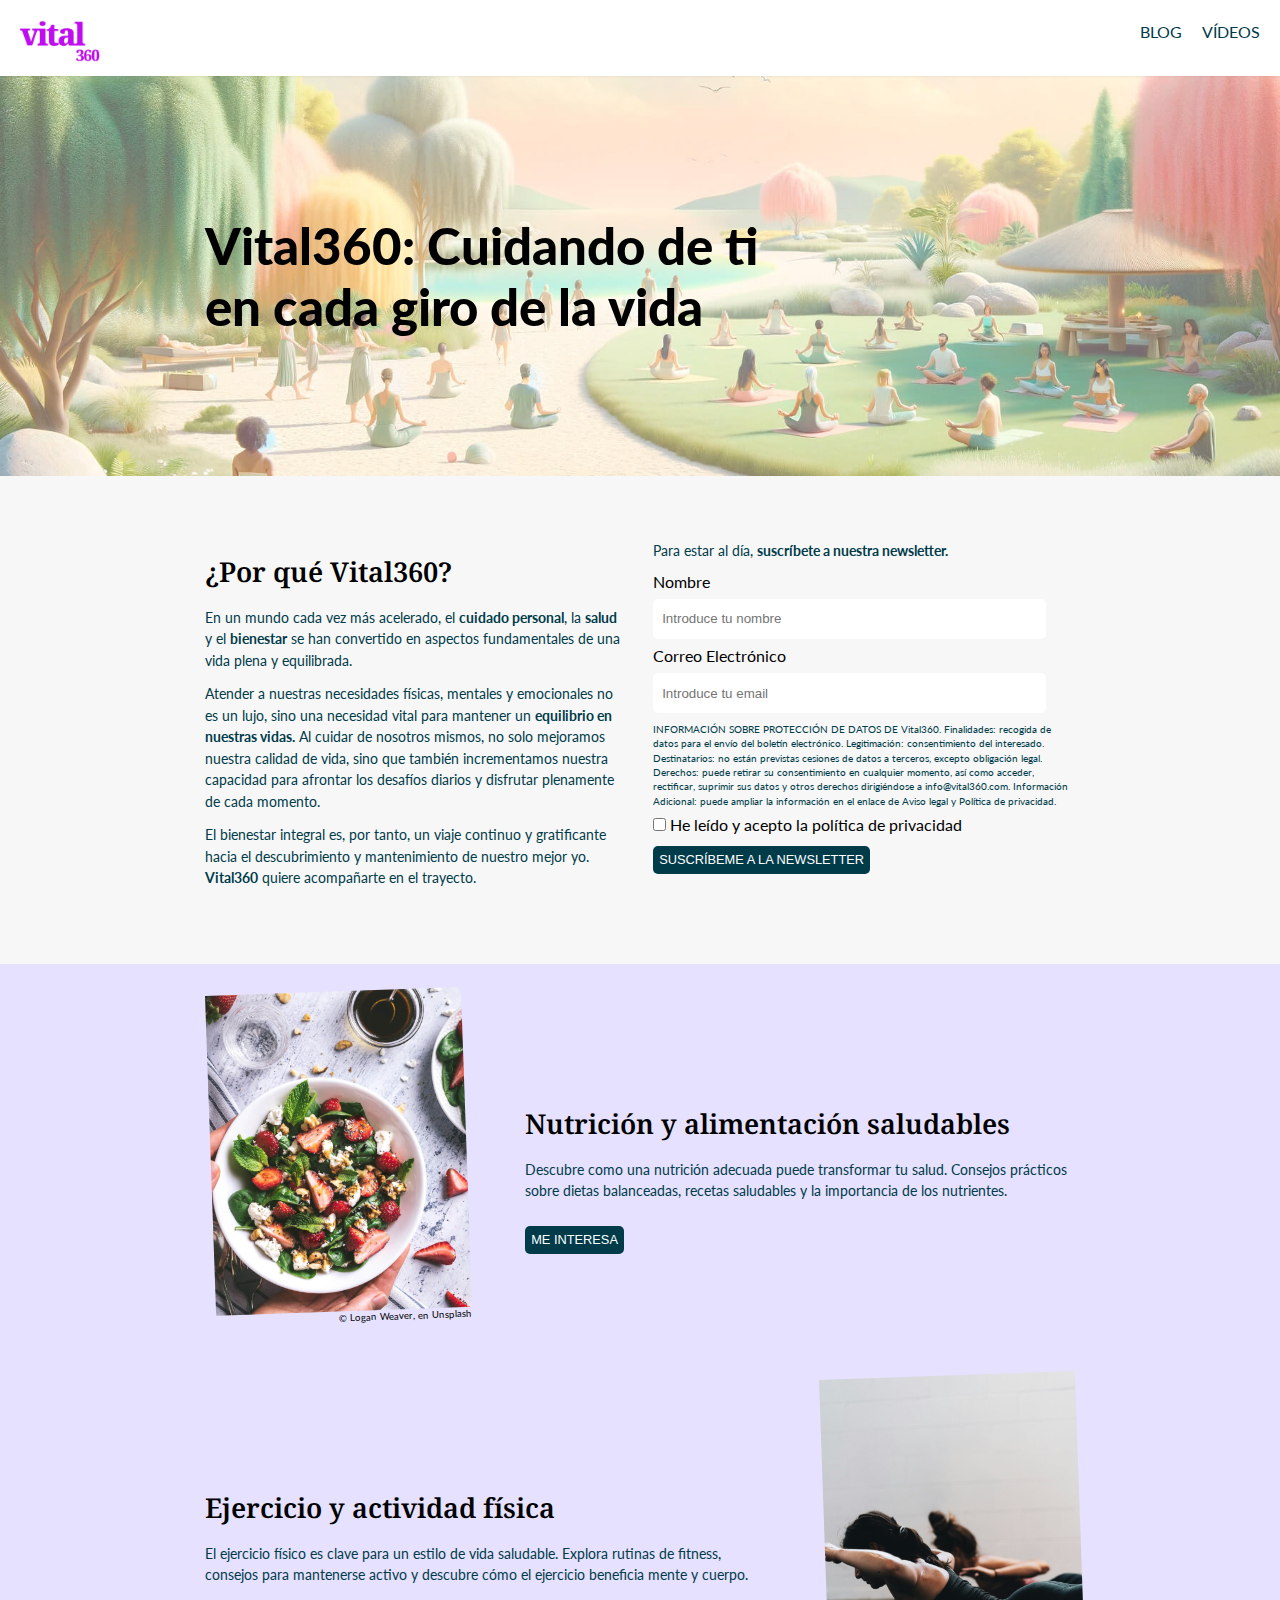
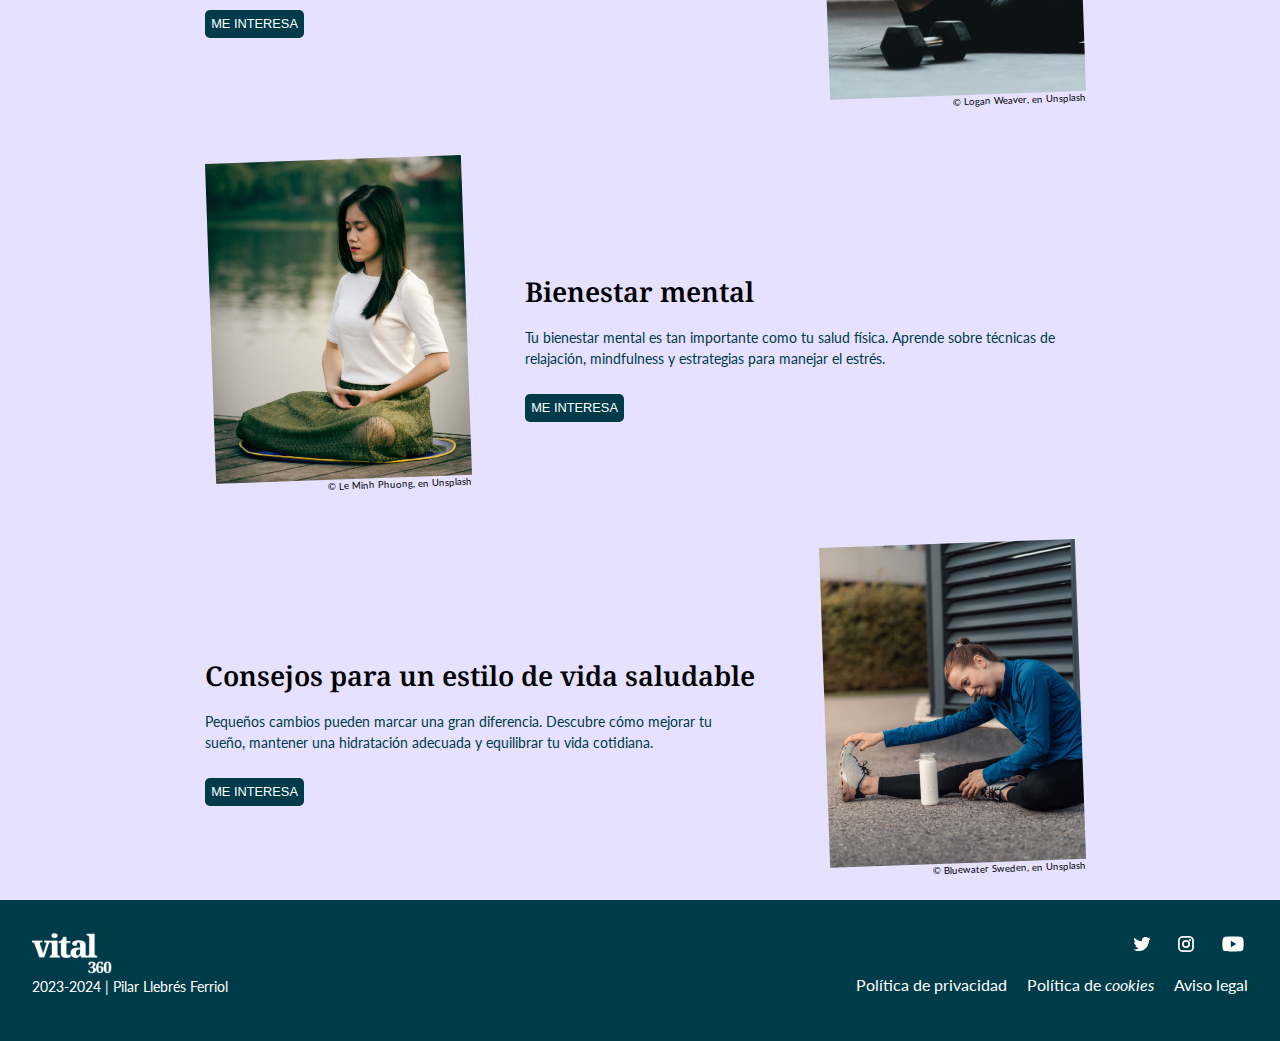
==== index.html @ d828df09 "Add files via upload" ====
<!DOCTYPE html>
<html lang="es">
<head>
    <meta charset="UTF-8">
    <meta name="viewport" content="width=device-width,initial-scale=1">
    <meta name="description" content="Sitio web que publica conciertos.">
    <link rel="icon" href="../img/favicon-32x32.png" type="image/x-icon">
    <title>Vital360:Cuidado personal, salud y bienestar</title>
    <link rel="preconnect" href="https://fonts.googleapis.com">
    <link rel="preconnect" href="https://fonts.gstatic.com" crossorigin>
    <link href="https://fonts.googleapis.com/css2?family=Lato:wght@400;700;900&family=Noto+Serif:wght@600&display=swap" rel="stylesheet">
    <link rel="stylesheet" type="text/css" href="css/style.css">
    
</head>
<body>
    <header class="header">
        <div class="logo">
            <a href="index.html">
              <img src="assets/logoVital360.svg" alt="Logo de la empresa" class="logo-img">
            </a>
          </div>
        <nav>
          <ul>
            <li><a href="blog.html">BLOG</a></li>
            <li><a href="videos.html">VÍDEOS</a></li>
          </ul>
        </nav>
      </header>

  <main>

<article>
   <div class="hero"> 
   <div class="hero-text"><h1>Vital360: Cuidando de ti en cada giro de la vida</h1></div>
   </div>
    <div class="row1">
    <div class="col1">
   <h2> ¿Por qué Vital360?</h2>
   <p>En un mundo cada vez más acelerado, el <strong>cuidado personal</strong>, la <strong>salud</strong> y el <strong>bienestar</strong> se han convertido en aspectos fundamentales de una vida plena y equilibrada.</p>
    <p> Atender a nuestras necesidades físicas, mentales y emocionales no es un lujo, sino una necesidad vital para mantener un <strong>equilibrio en nuestras vidas.</strong> Al cuidar de nosotros mismos, no solo mejoramos nuestra calidad de vida, sino que también incrementamos nuestra capacidad para afrontar los desafíos diarios y disfrutar plenamente de cada momento.</p>
<p>El bienestar integral es, por tanto, un viaje continuo y gratificante hacia el descubrimiento y mantenimiento de nuestro mejor yo. <strong>Vital360</strong> quiere acompañarte en el trayecto.</p></div>
       <div class="col2"> 
    
        <form class="newsletter-table">
                    <p>Para estar al día, <strong><i>suscríbete a nuestra newsletter.</i></strong></p>
                    <table>
                      <tbody>
                    <tr>
                        <td>Nombre<br><input type="text" id="nombre" name="nombre" placeholder="Introduce tu nombre"></td>
                      </tr>
                      <tr>
                        <td>Correo Electrónico<br><input type="email" id="email" name="email" placeholder="Introduce tu email"></td>
                      </tr>
                    </tbody>
                  </table>  
 <p class="pdatos">INFORMACIÓN SOBRE PROTECCIÓN DE DATOS DE Vital360. Finalidades: recogida de datos para el envío del boletín electrónico. Legitimación: consentimiento del interesado. Destinatarios: no están previstas cesiones de datos a terceros, excepto obligación legal. Derechos: puede retirar su consentimiento en cualquier momento, así como acceder, rectificar, suprimir sus datos y otros derechos dirigiéndose a info@vital360.com. Información Adicional: puede ampliar la información en el enlace de Aviso legal y Política de privacidad.</p>
 <label for="acepto">
    <input type="checkbox" id="acepto" name="acepto">
    He leído y acepto la política de privacidad
  </label>

  <input type="submit" value="SUSCRÍBEME A LA NEWSLETTER">
</form>

</div> </div>

<div class="container"> 
    <div class="row2">
      <figure class="imagen-rotada">
        <img src="./assets/home-bloc1.jpg" alt="ensalada de fresas">
        <figcaption>© Logan Weaver, en Unsplash</figcaption>
      </figure>

  <div class="texto">
    <h2>Nutrición y alimentación saludables</h2>
    <p>Descubre como una nutrición adecuada puede transformar tu salud. Consejos prácticos sobre dietas balanceadas, recetas saludables y la importancia de los nutrientes.</p>

    <button type="submit">ME INTERESA</button>
</div></div>
        
    <div class="row3">
        <div class="texto">
            <h2>Ejercicio y actividad física</h2>
            <p>El ejercicio físico es clave para un estilo de vida saludable. Explora rutinas de fitness, consejos para mantenerse activo y descubre cómo el ejercicio beneficia mente y cuerpo.</p>
            <button type="submit">ME INTERESA</button></div>
        <figure class="imagen-rotada">
          <img src="./assets/home-bloc2.jpg" alt="mujer practicando pilates"> <figcaption>© Logan Weaver, en Unsplash</figcaption>
        </figure>

      </div>

<div class="row4">
            
            <figure class="imagen-rotada">
              <img src="./assets/home-bloc3.jpg" alt="mujer practicando yoga"> <figcaption>© Le Minh Phuong, en Unsplash</figcaption>
            </figure>
          <div class="texto">
            <h2>Bienestar mental</h2>
            <p>Tu bienestar mental es tan importante como tu salud física. Aprende sobre técnicas de relajación, mindfulness y estrategias para manejar el estrés.</p>
            <button type="submit">ME INTERESA</button></div></div>

 
            <div class="row5">
                <div class="texto">
                    <h2>Consejos para un estilo de vida saludable</h2>
                    <p>Pequeños cambios pueden marcar una gran diferencia. Descubre cómo mejorar tu sueño, mantener una hidratación adecuada y equilibrar tu vida cotidiana.</p>
                    <button type="submit">ME INTERESA</button></div>
      

                <figure class="imagen-rotada">
                 <img src="./assets/home-bloc4.jpg" alt="mujer estirando"> <figcaption>© Bluewater Sweden, en Unsplash</figcaption>
                </figure>
            
              </div> </div>
    </article>

</main>
  
<footer>
  <div class="logo-footer"><img src="assets/logoVital360-n.svg" alt="Logo de la empresa"><p>2023-2024 | Pilar Llebrés Ferriol</p></div>
 <div>
  <ol class="rrss">
    <li><a href="#"><img src="assets/twitter.svg" alt="Política de privacidad"></a></li>
    <li><a href="#"><img src="assets/instagram.svg" alt="Política de cookies"></a></li>
    <li><a href="#"><img src="assets/youtube.svg" alt="Youtube"></a></li>
  </ol>


  <ul class="footer">
      <li><a href="#">Política de privacidad</a></li>
      <li><a href="#">Política de <em>cookies</em></a></li>
      <li><a href="#">Aviso legal</a></li>
  </ul>
</div>
</footer>
</body>
</html>
---- css/style.css ----
/* variables de color */
:root {
    --text-grey-color: rgb(158, 157, 171);
    --text-color: rgb(0, 59, 74);
    --footer-bg-color: rgb(0, 59, 74);
    --contrast-color: rgb(191, 12, 240);
    --light-contrast-color: rgb(229, 225, 254);
    --body-bg-color: rgb(247, 247, 247);
    --link-color: rgb(0, 59, 74);
    --hover-link-color: rgb(191, 12, 240);
    --footer-link: rgb(255, 255, 255);
    --footer-hover-link: rgb(229, 225, 254);
}

em {
  font-style: italic;
}

* { margin: 0; padding: 0; } 

/* http://meyerweb.com/eric/tools/css/reset/ 
   v2.0 | 20110126
   License: none (public domain)
*/


html, body, div, span, applet, object, iframe,
h1, h2, h3, h4, h5, h6, p, blockquote, pre,
a, abbr, acronym, address, big, cite, code,
del, dfn, img, ins, kbd, q, s, samp,
small, strike, strong, sub, sup, tt, var,
b, u, i, center,
dl, dt, dd, ol, ul, li,
fieldset, form, label, legend,
table, caption, tbody, tfoot, thead, tr, th, td,
article, aside, canvas, details, embed, 
figure, figcaption, footer, header, hgroup, 
menu, nav, output, ruby, section, summary,
time, mark, audio, video {
	border: 0;
	font-size: 100%;
	font: inherit;
	vertical-align: baseline;
}
/* HTML5 display-role reset for older browsers */
article, aside, details, figcaption, figure, 
footer, header, hgroup, menu, nav, section {
	display: block;
}
body {
    font-family: 'lato', sans-serif;
	line-height: 1;
}

h1 {
    font-family: 'Lato', sans-serif;
    /* Otros estilos para los encabezados */
}
h3 {
    font-family: 'Noto Serif', serif;
    font-size: 1.1em;
    margin-bottom: 0.3rem;
    margin-top: 0.3rem;
  }
ol, ul {
	list-style: none;
}
blockquote, q {
	quotes: none;
}
blockquote:before, blockquote:after,
q:before, q:after {
	content: '';
	content: none;
}
table {
	border-collapse: collapse;
	border-spacing: 0;
  width: 100%;
}
table.newsletter-table {
    width: 100%;
}
input#nombre, input#email {
    width: 24rem;
    border: var(--light-contrast-color) !important;
    border-radius: 5px 5px;
    border-width: 1px;
    height: 3em;
    box-shadow: none;
    padding-left: 0.7em;
    margin-bottom: 0.7em;
    margin-top: 0.7em;
    border-style: solid;
    color: var(--light-contrast-color);

}
input[type="submit"], button {
    width: auto;
    margin-top: 1em;
    padding: 0.5em;
    color: #fff;
    background-color: var(--text-color);
    border: none;
    border-radius: 5px;
    font-size: 0.8em;
}

input[type="submit"]:hover, button:hover {
    background-color: rgb(191, 12, 240); 
}
p.pdatos {
    font-size: 0.6em;
}
* { margin: 0; padding: 0; }

body {
    background-color: rgb(247, 247, 247);
  }
  p {
    color: rgb(0, 59, 74);
    line-height: 1.5em;
    padding-bottom: 0.8em;
    font-size: 0.9em;
}

/* Estilos para el encabezado */

  .header {
    display: grid;
    grid-template-columns: auto auto;
    align-items: center;
    box-shadow: 1px 0px 3px rgba(0, 0, 0, 0.1);
    background-color: #fff; 
    position: relative; /* Asegúrate de que la posición sea relativa o absoluta */
    padding-bottom: 0.8rem;
  
  }

  
  .logo .logo-img {
    width: 5rem;
    height: auto;
    padding-left: 20px;
    padding-top: 20px;
  }

  nav {
   padding-right: 20px;
  }
  

  ul {
    list-style: none;
    padding: 0;
    margin: 0;
    display: flex;
    justify-content: flex-end; /* Alinea los elementos de la lista a la derecha */
  }
  
  li {
    margin-left: 20px; /* Espacio entre elementos de la lista */
  }
  
  
  a {
    text-decoration: none;
    color: rgb(0,59,74); 
    /* Otros estilos para los enlaces */
  }

  strong, b {
    font-weight: bold !important;
  }

/* Estilos para hero*/
  .hero {
    background-image: url(../assets/hero-image-home.jpg);
    height: 25rem;
    background-position: center center;
    background-repeat: no-repeat;
    background-size: cover;
    display: flex;
    justify-content: left; /* Centrar horizontalmente */
    align-items: center; /* Centrar verticalmente */
    /* Otras propiedades de estilo para el hero */

}
.hero-text {
    padding-left: 16%;
    width: 37rem;
}
h1 {
    font-size: 3.2em;
    font-weight: 900;
    line-height: 1.2em;
}

h2 {
    font-family: 'noto serif', serif;
    font-size: 1.7em;
    font-weight: 600;
    line-height: 1.2em;
    padding-bottom: 1rem;
    margin: 1rem 0 0.1rem 1rem;
      margin-top: 1rem;
      margin-right: 0px;
      margin-bottom: 0.1rem;
      margin-left: 0rem;
  }

.row1 {
    height: auto;
    display: grid;
    grid-template-columns: repeat(2, 1fr);
    gap: 2vw; /* Espacio relativo al ancho de la ventana */
    padding: 4rem 16vw; /* Relleno vertical + horizontal relativo al ancho de la ventana */
}



.row2, .row4 {
  height: 20rem;
  display: flex;
  flex-direction: row; /* Por defecto, flex-direction es row en flexbox */
  gap: 5vw; /* En flexbox no hay gap, se puede manejar con márgenes o paddings */
  padding: 2rem 16vw;
}
.row3, .row5 {
  height: 20rem;
  display: flex;
  flex-direction: row; /* Por defecto, flex-direction es row en flexbox */
  gap: 5vw; /* En flexbox no hay gap, se puede manejar con márgenes o paddings */
  padding: 2rem 16vw;
}

.container  {
    background-color:  var(--light-contrast-color);
}


.texto {
    padding-top: 6rem;
}
 .imagen {
 width: 250px; /* Ancho del contenedor */
 height: 350px; /* Alto del contenedor */
 overflow: hidden; /* Para ocultar partes de la imagen si se sale del contenedor */
 position: relative; /* Permite posicionar la imagen dentro del contenedor */
 padding-left: 18%;
}

article {
    display: flex;
    flex-direction: column;
    background-color: var(--body-bg-color);

  }

  
  
.imagen-rotada{
    position: relative;
    width: auto /* Ajusta la imagen al ancho del contenedor */
    height: auto; /* Altura automática */
    transform-origin: top left; /* Establece el origen de la rotación en la esquina inferior derecha */
    transform: rotate(-2deg); /* Rota la imagen  */
  }
  .imagen-rotada img {
    width: 16rem; /* Ajusta la imagen al ancho del contenedor */
    height: auto; /* Altura automática */
  }
  figcaption {
    font-size: 0.6em;
    text-align: right;
}
figcaption a {
    color: rgb(255, 255, 255);
  }

  .second-caption:hover {
    background-color: rgb(191, 12, 240);
  }
  footer {
    color: #fff;
    background-color: rgb(0, 59, 74);
    padding: 2rem;
  }
  .logo-footer p {
    color: #fff;
}
  legend {
    padding-top: 1.2rem;
    font-size: 0.8em;
  }
  .footer a {
    color: #fff;
  }
  .footer a:hover {
    color: rgb(229, 225, 254);
  }
  footer {
    display: grid;
    grid-template-columns: 1fr 1fr;
  }

  .rrss {
    list-style: none;
    display: flex;
    justify-content: flex-end;
    padding-bottom: 19px;
  }

  .logo-footer img {
    width: 5rem;
  }
  
/* blog */ 

.breadcrumb a {
  text-decoration: none;
  color: rgb(0, 59, 74);
}
.breadcrumb a:hover {
  color: rgb(191, 12, 240);
}
.blog-article {
    margin-left: 1rem;
  }
.image-container {
    position: relative;
  

  }
  
  .first-caption {
    position: absolute;
    bottom: 10px;
    right: 0;
    width: auto;
    text-align: right !important;
    background-color: rgba(255, 255, 255, 0.7);
    color: var(--text-color);
    padding: 5px;
    margin-right: 0.5rem;
  }


  .second-caption {
    position: absolute;
    top: 10px;
    left: 15px;
    width: auto;
    text-align: center;
    background-color: rgba(0, 0, 0, 0.7);
    padding: 5px;
    color: #fff;
  }
  .box-content {
    margin: 0.5rem;
  }
.author {
    font-size: 0.7rem;
    color: gray;
  }
  .box img {
    width: 100%;
  }
  .box {
    background-color: #ffffff;
    margin-right: 1rem;
    margin-bottom: 1rem;
  }
 
  .box-content a:hover{
    color: var(--hover-link-color);
  }
  a:nth-child(4) {
    color: var(--hover-link-color);
  }

  a:nth-child(4):hover {
    color: var(--text-color);
  }


  .blog {
    display: grid;
    grid-template-columns: repeat(4, 1fr);
    grid-auto-rows: auto;
    gap: 1rem;
  }

  figure.image-container img {
    width: 100%;
}
  
 .box1 {
    grid-column-start: 1;
    grid-column-end: 3;
    grid-row-start: 1;
    grid-row-end: 1;
}
  
  .box2 {
    grid-column-start: 3;
    grid-column-end: 3;
    grid-row-start: 1;
    grid-row-end: 1;
   
  }

  .box3 {
    grid-column-start: 4;
    grid-column-end: 4;
    grid-row-start: 1;
    grid-row-end: 1;
  }
  
  
  .blog-2 {
    display: grid;
    grid-template-columns: 1fr 1fr 1fr 1fr;
    gap: 0.3rem;
  }
 
/** blog nav **/
  .blog-nav {
    padding: 10px;
  }

  .blog-nav li {
    margin-right: -14px;
    background-color: #fff;
    color: #333;
    padding: 9px 0px;
    border-radius: 5px;
    border: 1px solid gray;
  }
  
  .blog-nav ul {
    list-style: none;
    padding-bottom: 4rem;
    margin: 0;
    display: flex;
    justify-content: center;
  }
  
.blog-nav li {
  margin-right: -14px;
  background-color: #fff;
  color: #333;
  padding: 9px 0px;
  border-radius: 5px;
  border: 1px solid gray;
}
  
  .blog-nav a {
    text-decoration: none;
    color: #333;
    padding: 7px 9px;
    border-radius: 5px;

  }
  
  .blog-nav a:hover {
    background-color: var(--hover-link-color);
    padding: 7px 9px;
  border-radius: 5px;
  color: #fff;
  }


.videoteca{
  display: grid;
  grid-template-columns: 1fr 1fr 1fr;
  gap: 0.3rem;
}

iframe {
    width: 100%;
  }



  .breadcrumb {
    font-size: 14px;
    margin-bottom: 10px;
}

.breadcrumb a {
    text-decoration: none;
    color: #333;
}

.breadcrumb a:hover {
    text-decoration: underline;
    color: #555;
}

.breadcrumb span {
    color: #999;
}
.entrada {
    padding: 1rem 16vw;
}

.colum2 {
  display: grid;
  grid-template-columns: 3fr 1fr;
  gap: 3rem;
  padding: 0rem 16vw;
}

.copy {
  background-color: #fff;
  padding: 1rem;
}

.copy img {
  width: 100%;
  padding-bottom: 6rem;
  background-color: var(--light-contrast-color);
}

.copy .image-container figcaption.first-caption {
  background-color: transparent;

}

.image-container h2 {
 text-align:left;
 font-size: 2em;
}
.copy figcaption.caption {
  background-color: transparent;
  position: relative;
  text-align: left;
  left: 16px;
  top: -102px;
}

.articulos .box {
  width: 100%;
}

figcaption.caption p {
  font-size: 0.8rem;
  color: gray;
}
.copy figure.image-container {
  height: auto;
}
.copy p a {
  text-decoration: none;
  color: var(--hover-link-color);
}



.copy p a:hover {
  color: var(--hover-link-color);
  text-decoration: underline !important;
  text-decoration-style: dotted !important;
}

.copy ol {
  list-style: auto;
}

.copy ul {
  list-style: disc;
  display: inline;
}

.box-content a:hover {
  color: var(--hover-link-color);
  text-decoration: none;
}

/* Cuando tengamos como mínimo 768px en el viewport, interesará que los elementos con estas clases se muestre el uno al lado del otro y adapten su anchura*/
@media screen and (min-width: 600px) and (max-width: 1024px) {
    .hero-text {
        padding-left: 3rem;
        width: 17rem;
    }
    h1 {
        font-size: 2em;
        font-weight: 900;
        line-height: 1.2em;
    }


    .footer ul{
    padding-top: 91px;
}
.colum2 {
  display: grid;
  grid-template-columns: 1fr;
  gap: 3rem;
}
.videoteca{
  display: grid;
  grid-template-columns: 1fr 1fr;
  gap: 0.3rem;
}


.blog {
  grid-template-columns: repeat(2, 1fr);
  grid-auto-rows: auto;
}


.box1 {
  grid-column-start: 1;
  grid-column-end: 1;
  grid-row-start: 1;
  grid-row-end: 1;
}

.box2 {
  grid-column-start: 2;
  grid-column-end: 2;
  grid-row-start: 1;
  grid-row-end: 1;
 
}

.box3 {
  grid-column-start: 1;
  grid-column-end: 1;
  grid-row-start: 2;
  grid-row-end: 2;
}

.boxes {
  display: grid;
  grid-template-columns: repeat(3, 1fr);

}

}
/* móvil **/

@media screen and (max-width: 480px) {

    article {
        flex-direction: column; /* Cambia a disposición horizontal en pantallas más grandes */
        flex-wrap: wrap; /* Permite que los elementos se envuelvan si no caben en una fila */
        width: auto; 
      }

      .hero {
        flex-direction: column; 
      }  

      .hero-text {
        width: 100%;
        padding: 0;
      }  

      .row2, .row4, .row3, .row5 {
        height: auto;
        display: flex;
        flex-direction: column-reverse;
        gap: 5vw;
        padding: 2rem 7vw;
      }

    
        .texto {
          order: 1; /* Cambia el orden del texto */
        }
      
        .imagen-rotada {
          order: 2; /* Cambia el orden de la imagen */
        }
      
   
    .imagen-rotada {
        transform: rotate(-0deg); 
    }

    .imagen-rotada img {
      width: 100%;
      height: auto;
  }

      .texto {
        padding-top: 0rem;
    } 
    h2 {
        font-size: 1.5em;
    }

      /* Cambia el orden de aparición de los elementos */
      .texto {
        grid-area: texto;
      }
    
      .imagen-rotada {
        grid-area: imagen;
      }
    

      
      footer {
        display: flex;
        flex-direction: column;
      }
      .logo-footer {
        text-align: center;
        padding-bottom: 1em;
      }

      .footer li {
        margin-bottom: 0.8rem;
      } 

      .footer {
        display: flex;
        flex-direction: column;
        text-align: center;
      }
      .rrss li a:hover {
        opacity: 0.7;
      }
    
      .blog {
        grid-template-columns: repeat(1, 1fr);
        grid-auto-rows: auto;
      }
      
      
      .box1 {
        grid-column-start: 1;
        grid-column-end: 1;
        grid-row-start: 1;
        grid-row-end: 1;
      }
      
      .box2 {
        grid-column-start: 1;
        grid-column-end: 1;
        grid-row-start: 2;
        grid-row-end: 2;
       
      }
      
      .box3 {
        grid-column-start: 1;
        grid-column-end: 1;
        grid-row-start: 3;
        grid-row-end: 3;
      }
      
      .blog-2 {
    
        grid-template-columns: 1fr;
 
      }

      .blog-nav ul {
        margin-left: 6rem;
    }

    .videoteca{
        display: grid;
        grid-template-columns: 1fr;
        gap: 0.3rem;
      }
      .colum2 {
        display: grid;
        grid-template-columns: 1fr;
        gap: 3rem;
        padding: 0;
      }  

      .copy {
        padding: 1rem;
    }
    .entrada {
      padding: 4rem 2vw;
  }
  

  .rrss {
    justify-content: center;
  }


  .boxes {
    display: grid;
    grid-template-columns: repeat(1, 1fr);
    gap: 6px;
    padding: 1rem;
  }

  .row1 {
    height: auto;
    display: flex;
    flex-direction: column;
    gap: 1vw;
    padding: 5px;
    }

    h1, .col1, .col2  {
      margin: 16px;
    }

  }
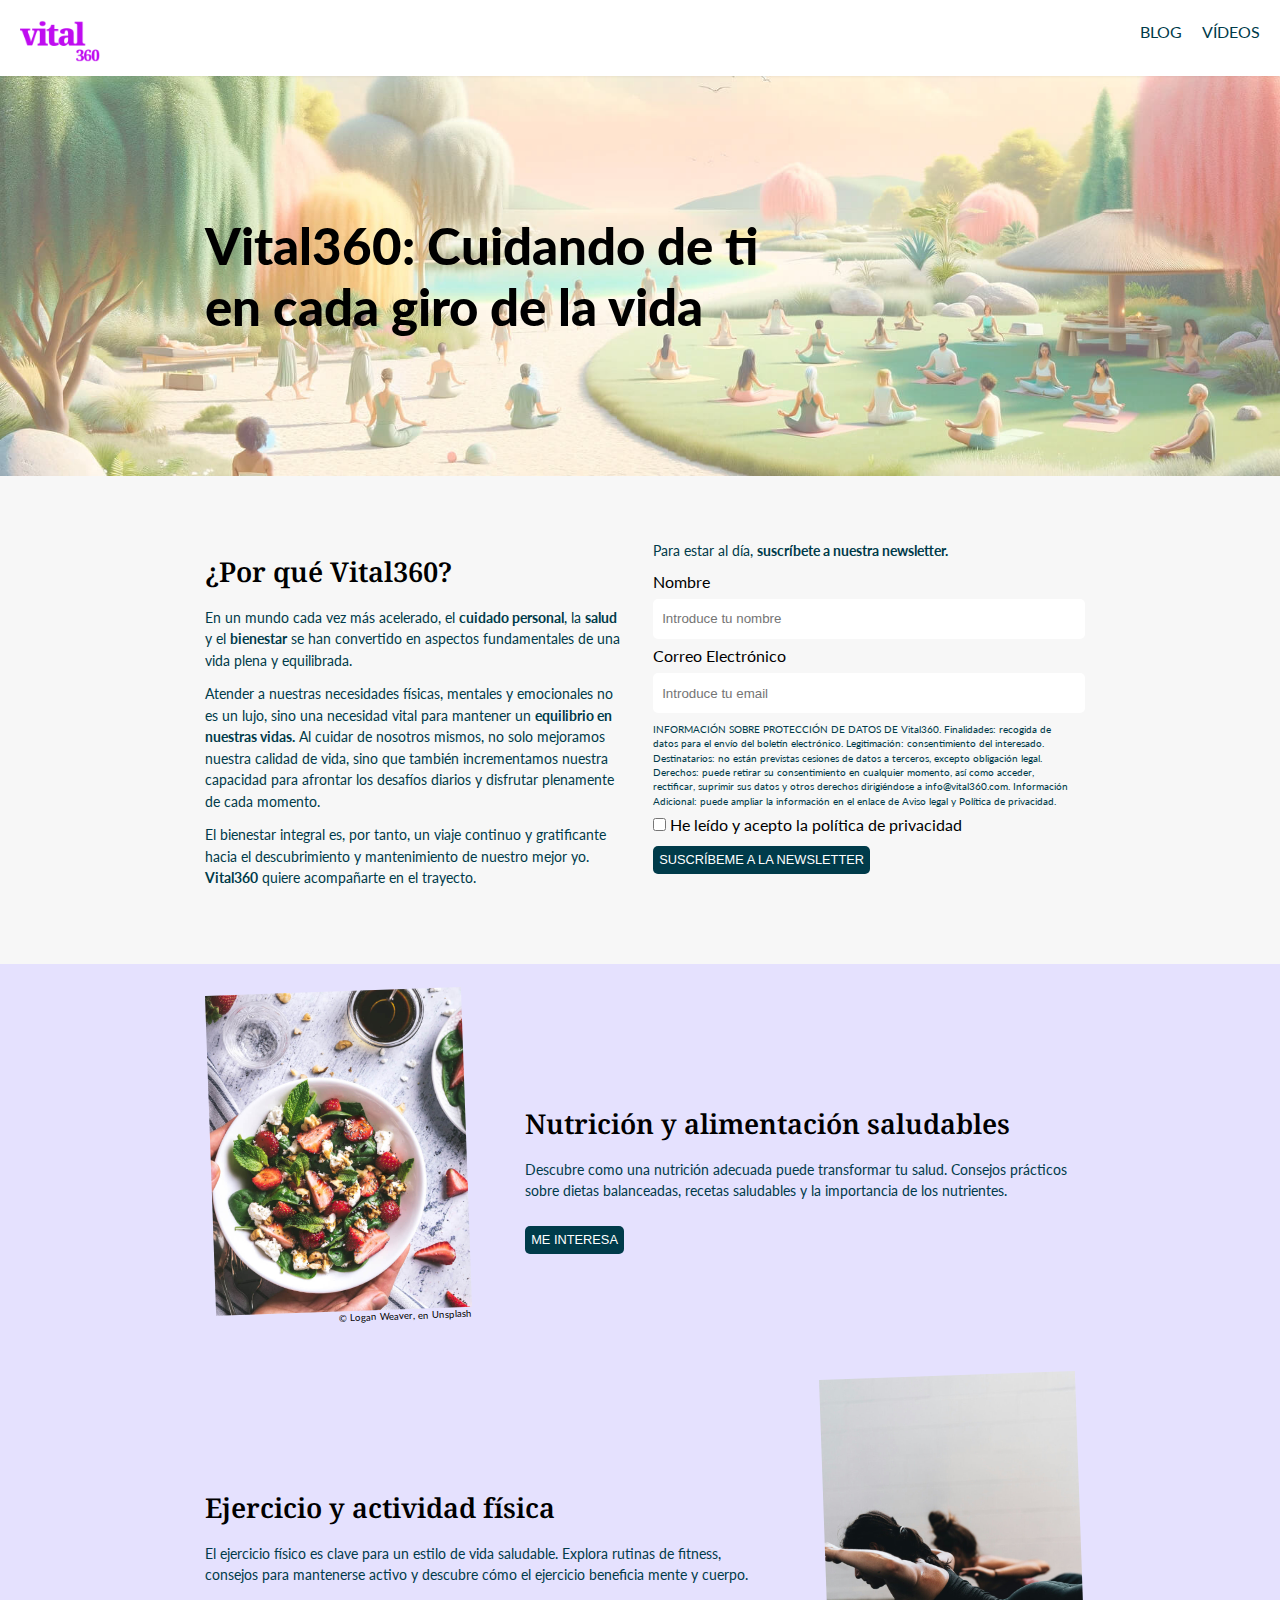
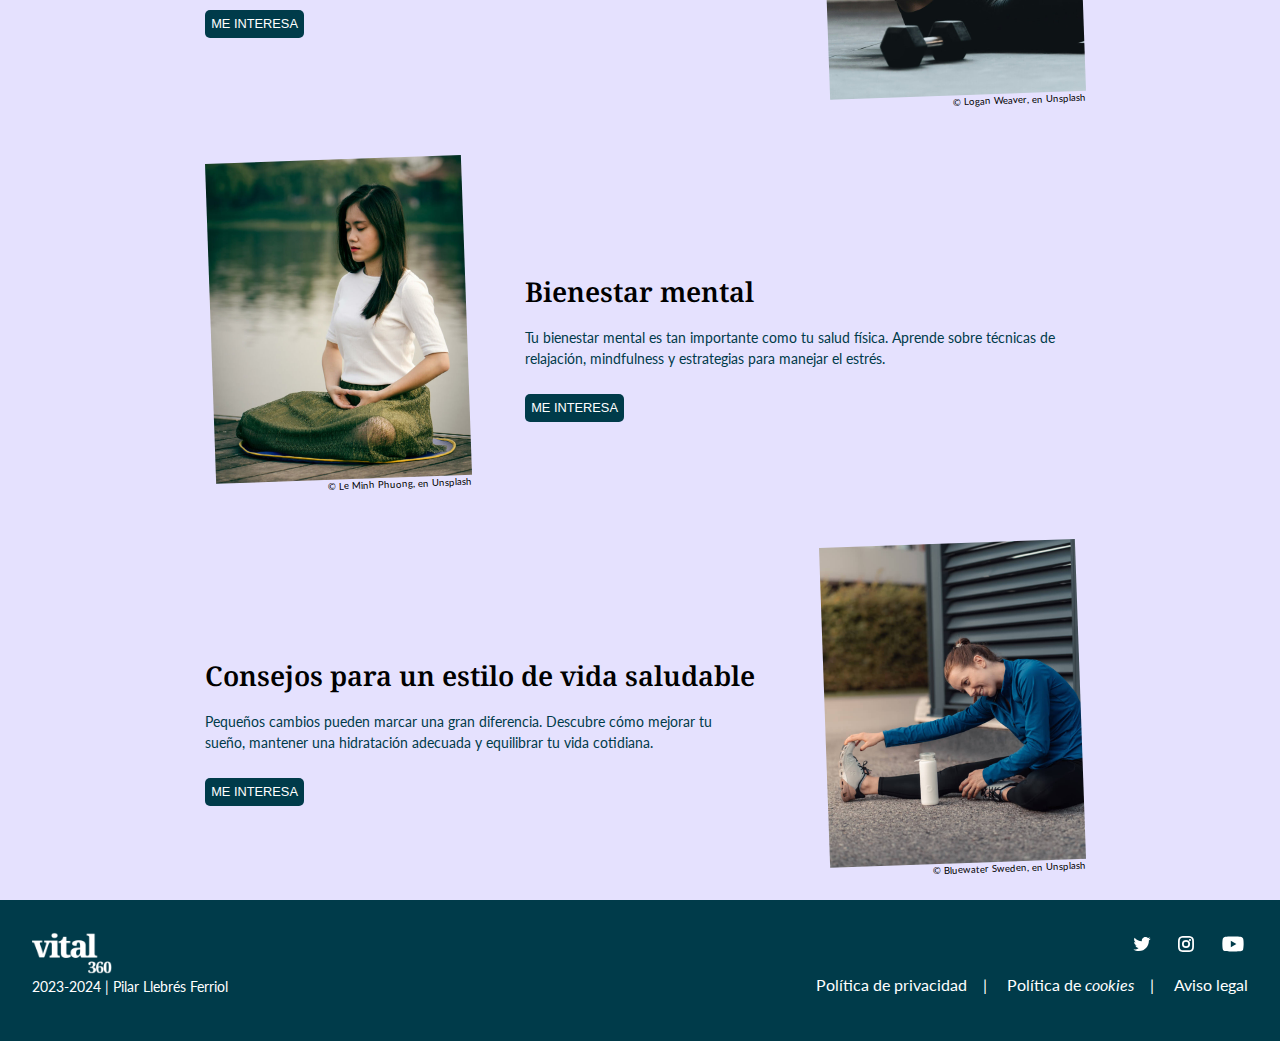
==== commit 18882969: "Add files via upload" ====
--- a/index.html
+++ b/index.html
@@ -2,7 +2,7 @@
 <html lang="es">
 <head>
     <meta charset="UTF-8">
-    <meta name="viewport" content="width=device-width,initial-scale=1">
+    <meta name="viewport" content="width=device-width, initial-scale=1.0">
     <meta name="description" content="Sitio web que publica conciertos.">
     <link rel="icon" href="../img/favicon-32x32.png" type="image/x-icon">
     <title>Vital360:Cuidado personal, salud y bienestar</title>
@@ -52,7 +52,7 @@
                         <td>Correo Electrónico<br><input type="email" id="email" name="email" placeholder="Introduce tu email"></td>
                       </tr>
                     </tbody>
-                  </table>  
+                  </table> </form>
  <p class="pdatos">INFORMACIÓN SOBRE PROTECCIÓN DE DATOS DE Vital360. Finalidades: recogida de datos para el envío del boletín electrónico. Legitimación: consentimiento del interesado. Destinatarios: no están previstas cesiones de datos a terceros, excepto obligación legal. Derechos: puede retirar su consentimiento en cualquier momento, así como acceder, rectificar, suprimir sus datos y otros derechos dirigiéndose a info@vital360.com. Información Adicional: puede ampliar la información en el enlace de Aviso legal y Política de privacidad.</p>
  <label for="acepto">
     <input type="checkbox" id="acepto" name="acepto">
@@ -60,7 +60,7 @@
   </label>
 
   <input type="submit" value="SUSCRÍBEME A LA NEWSLETTER">
-</form>
+
 
 </div> </div>
 
@@ -127,9 +127,9 @@
 
 
   <ul class="footer">
-      <li><a href="#">Política de privacidad</a></li>
-      <li><a href="#">Política de <em>cookies</em></a></li>
-      <li><a href="#">Aviso legal</a></li>
+    <li><a href="#">Política de privacidad &nbsp;&nbsp;</a> | </li>
+    <li><a href="#">Política de <em>cookies  &nbsp;&nbsp; </em></a> | </li>
+    <li><a href="#">Aviso legal</a></li>
   </ul>
 </div>
 </footer>
--- a/css/style.css
+++ b/css/style.css
@@ -82,7 +82,7 @@
     width: 100%;
 }
 input#nombre, input#email {
-    width: 24rem;
+    width: 100%;
     border: var(--light-contrast-color) !important;
     border-radius: 5px 5px;
     border-width: 1px;
@@ -109,19 +109,22 @@
 input[type="submit"]:hover, button:hover {
     background-color: rgb(191, 12, 240); 
 }
-p.pdatos {
-    font-size: 0.6em;
-}
+
 * { margin: 0; padding: 0; }
 
 body {
     background-color: rgb(247, 247, 247);
   }
+
   p {
     color: rgb(0, 59, 74);
     line-height: 1.5em;
     padding-bottom: 0.8em;
     font-size: 0.9em;
+}
+
+p.pdatos {
+  font-size: 0.6em;
 }
 
 /* Estilos para el encabezado */
@@ -261,14 +264,13 @@
   
 .imagen-rotada{
     position: relative;
-    width: auto /* Ajusta la imagen al ancho del contenedor */
+    width: auto; /* Ajusta la imagen al ancho del contenedor */
     height: auto; /* Altura automática */
     transform-origin: top left; /* Establece el origen de la rotación en la esquina inferior derecha */
     transform: rotate(-2deg); /* Rota la imagen  */
   }
   .imagen-rotada img {
     width: 16rem; /* Ajusta la imagen al ancho del contenedor */
-    height: auto; /* Altura automática */
   }
   figcaption {
     font-size: 0.6em;
@@ -651,8 +653,10 @@
         width: auto; 
       }
 
+
       .hero {
         flex-direction: column; 
+        min-height: 21rem;
       }  
 
       .hero-text {
@@ -660,15 +664,26 @@
         padding: 0;
       }  
 
+      .row1 {
+      width: 100%;
+      height: auto;
+      display: flex;
+      flex-direction: column;
+      gap: 1vw;
+      padding: 0;
+      }
+
       .row2, .row4, .row3, .row5 {
-        height: auto;
         display: flex;
         flex-direction: column-reverse;
-        gap: 5vw;
-        padding: 2rem 7vw;
-      }
-
-    
+        gap: 4vw;
+        padding: 0;
+        margin: 0rem 0.5rem 0rem 0.5rem;
+        min-height: 53rem;
+
+      }
+
+
         .texto {
           order: 1; /* Cambia el orden del texto */
         }
@@ -684,7 +699,7 @@
 
     .imagen-rotada img {
       width: 100%;
-      height: auto;
+      min-height: 21rem;
   }
 
       .texto {
@@ -765,6 +780,10 @@
         margin-left: 6rem;
     }
 
+    .blog-article {
+      margin: 0.5rem;
+    }
+
     .videoteca{
         display: grid;
         grid-template-columns: 1fr;
@@ -797,16 +816,10 @@
     padding: 1rem;
   }
 
-  .row1 {
-    height: auto;
-    display: flex;
-    flex-direction: column;
-    gap: 1vw;
-    padding: 5px;
+
+
+    h1, .col1, .col2  {
+      padding: 16px;
     }
 
-    h1, .col1, .col2  {
-      margin: 16px;
-    }
-
   }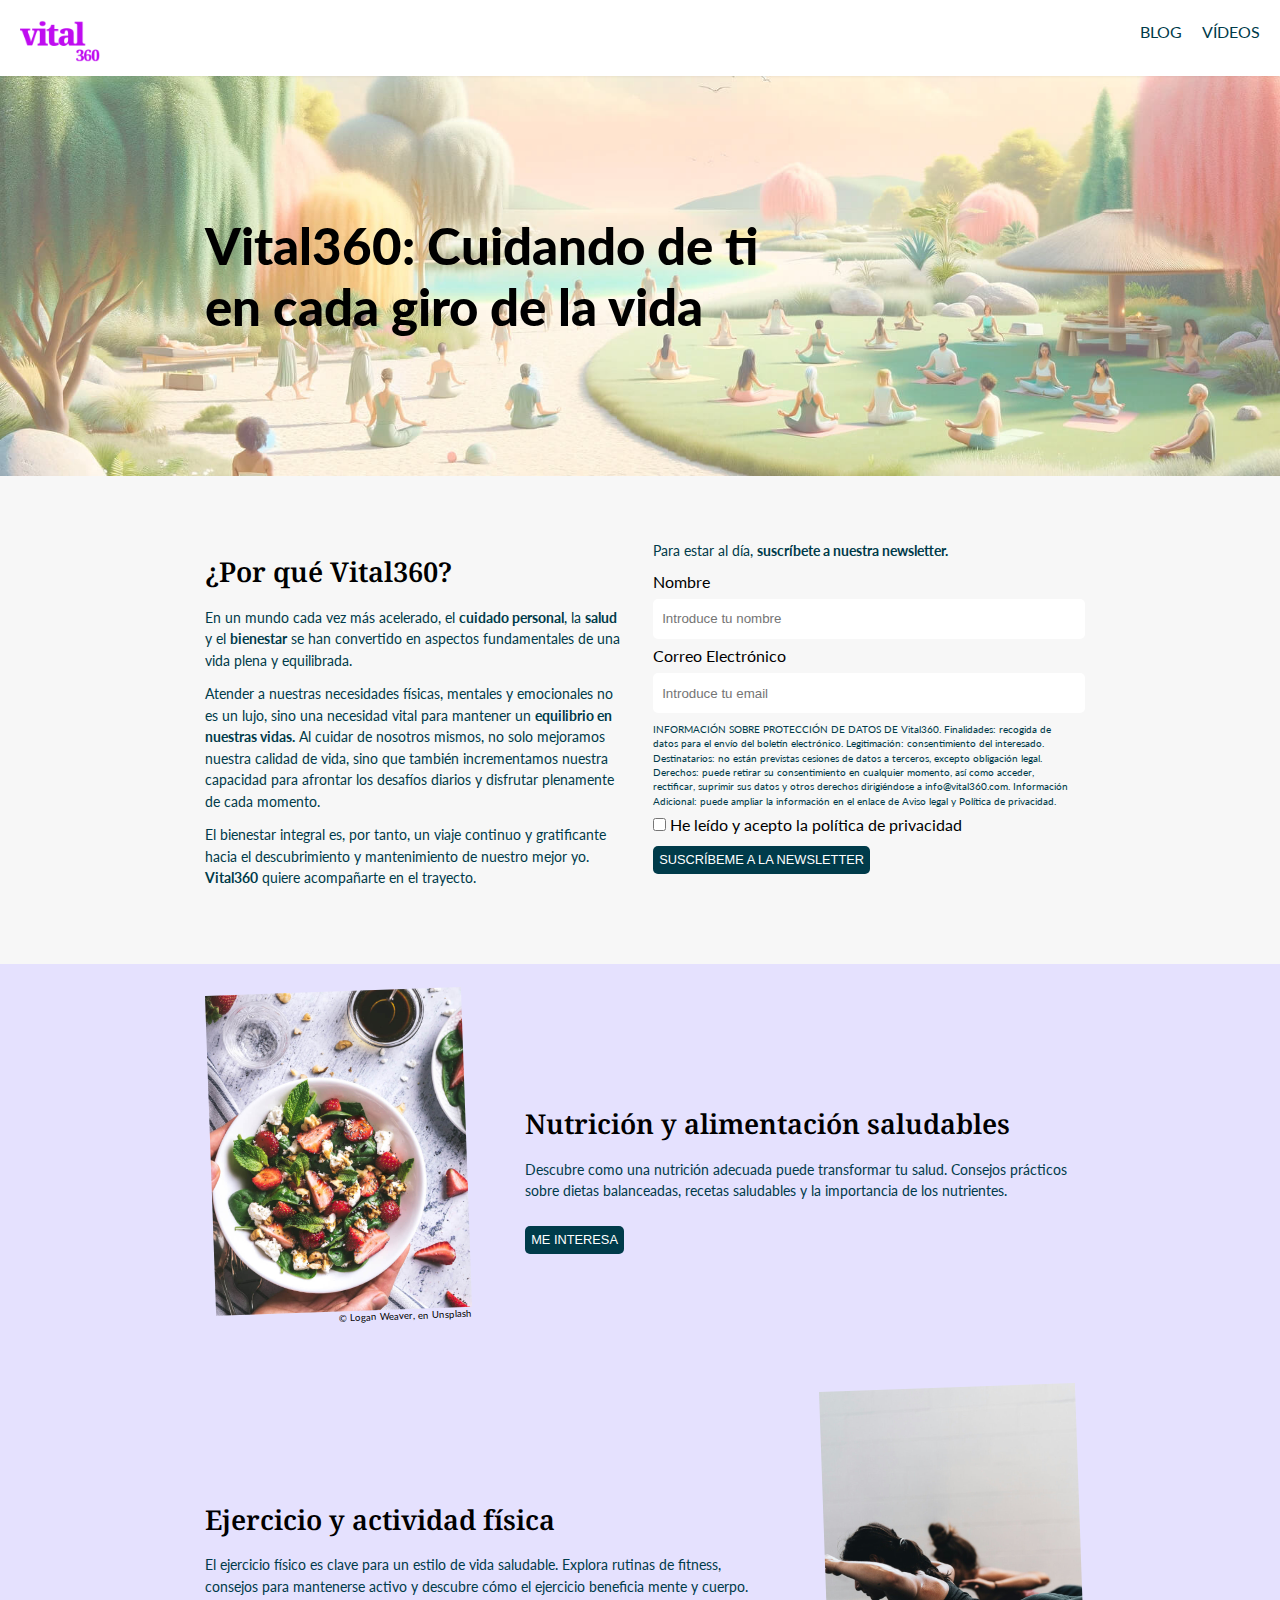
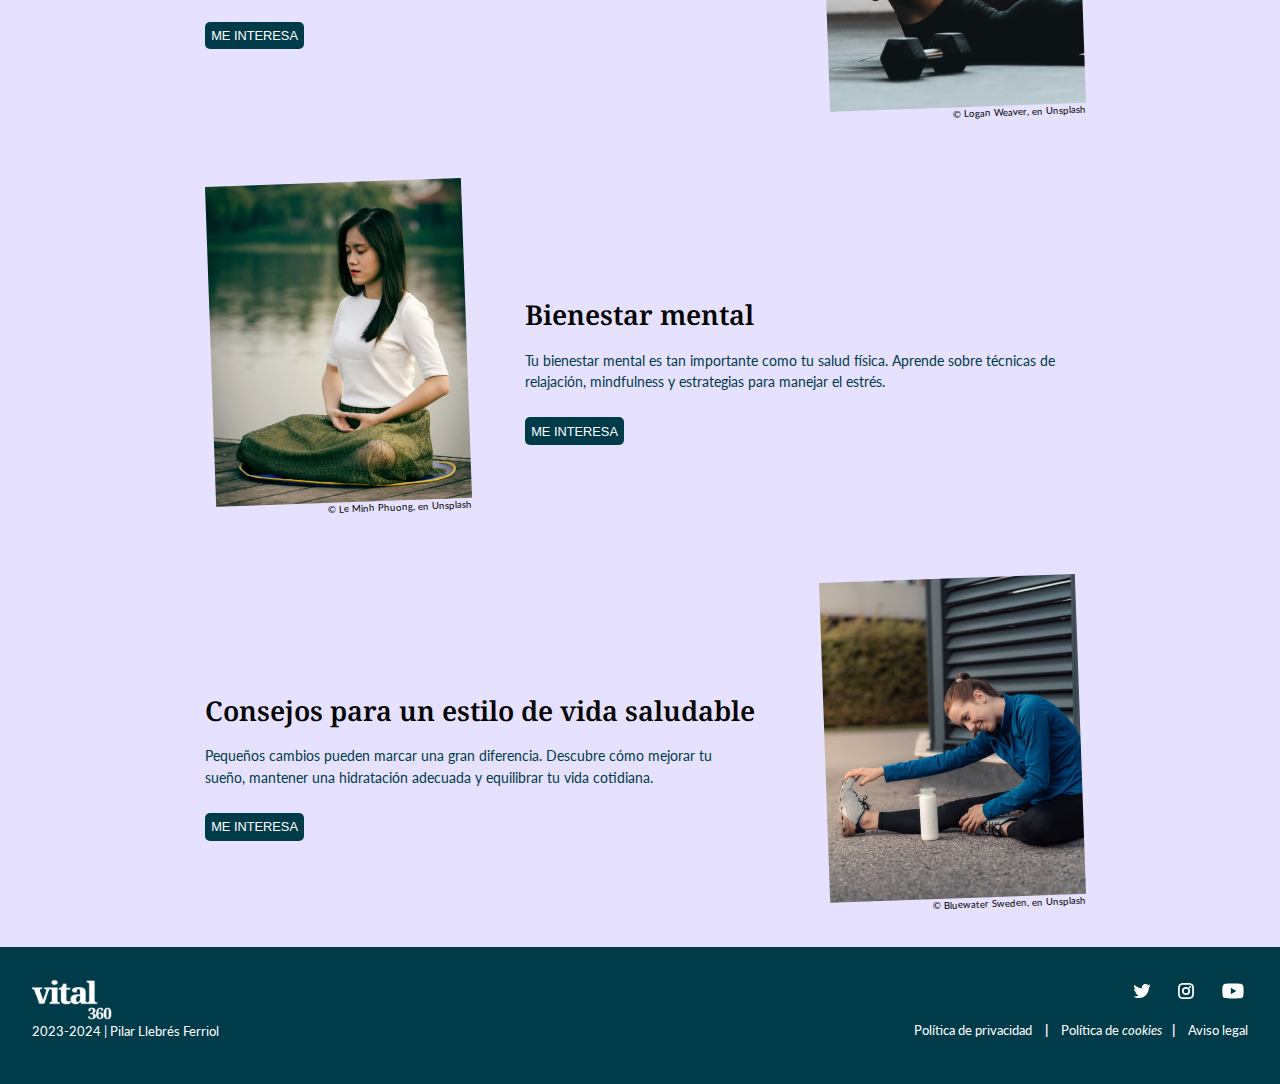
==== commit b0a0839c: "Add files via upload" ====
--- a/index.html
+++ b/index.html
@@ -119,16 +119,16 @@
 <footer>
   <div class="logo-footer"><img src="assets/logoVital360-n.svg" alt="Logo de la empresa"><p>2023-2024 | Pilar Llebrés Ferriol</p></div>
  <div>
-  <ol class="rrss">
+  <ul class="rrss">
     <li><a href="#"><img src="assets/twitter.svg" alt="Política de privacidad"></a></li>
     <li><a href="#"><img src="assets/instagram.svg" alt="Política de cookies"></a></li>
     <li><a href="#"><img src="assets/youtube.svg" alt="Youtube"></a></li>
-  </ol>
+  </ul>
 
 
   <ul class="footer">
-    <li><a href="#">Política de privacidad &nbsp;&nbsp;</a> | </li>
-    <li><a href="#">Política de <em>cookies  &nbsp;&nbsp; </em></a> | </li>
+    <li><a href="#">Política de privacidad <b>|</b></a> </li>
+    <li><a href="#">Política de <em>cookies</em><b>|</b></a> </li>
     <li><a href="#">Aviso legal</a></li>
   </ul>
 </div>
--- a/css/style.css
+++ b/css/style.css
@@ -222,15 +222,8 @@
 
 
 
-.row2, .row4 {
-  height: 20rem;
-  display: flex;
-  flex-direction: row; /* Por defecto, flex-direction es row en flexbox */
-  gap: 5vw; /* En flexbox no hay gap, se puede manejar con márgenes o paddings */
-  padding: 2rem 16vw;
-}
-.row3, .row5 {
-  height: 20rem;
+.row2, .row4, .row3, .row5{
+  min-height: 15rem;
   display: flex;
   flex-direction: row; /* Por defecto, flex-direction es row en flexbox */
   gap: 5vw; /* En flexbox no hay gap, se puede manejar con márgenes o paddings */
@@ -291,6 +284,20 @@
   .logo-footer p {
     color: #fff;
 }
+.footer li, .logo-footer p {
+  font-size: 0.8em;
+
+}
+
+.footer li {
+
+  margin-left: 0.8rem;
+}
+
+footer b {
+  margin-left: 10px;
+}
+
   legend {
     padding-top: 1.2rem;
     font-size: 0.8em;
@@ -448,15 +455,6 @@
     justify-content: center;
   }
   
-.blog-nav li {
-  margin-right: -14px;
-  background-color: #fff;
-  color: #333;
-  padding: 9px 0px;
-  border-radius: 5px;
-  border: 1px solid gray;
-}
-  
   .blog-nav a {
     text-decoration: none;
     color: #333;
@@ -581,7 +579,7 @@
 }
 
 /* Cuando tengamos como mínimo 768px en el viewport, interesará que los elementos con estas clases se muestre el uno al lado del otro y adapten su anchura*/
-@media screen and (min-width: 600px) and (max-width: 1024px) {
+@media screen and (min-width: 481px) and (max-width: 1024px) {
     .hero-text {
         padding-left: 3rem;
         width: 17rem;
@@ -594,8 +592,34 @@
 
 
     .footer ul{
-    padding-top: 91px;
-}
+      padding-top: 91px;
+    }
+    
+    .footer li {
+    margin-left: 0.8rem;
+    width: 100%;
+    }
+    footer {
+      display: flex;
+      flex-direction: column;
+    }
+    .logo-footer {
+      text-align: center;
+      padding-bottom: 1em;
+    }
+    .rrss {
+      justify-content: center;
+    }
+    
+
+.row1 {
+  padding: 2rem 3vw;
+}
+
+.row3, .row2, .row4 .row5,{
+  padding: 2rem 2vw;
+}
+
 .colum2 {
   display: grid;
   grid-template-columns: 1fr;
@@ -679,10 +703,12 @@
         gap: 4vw;
         padding: 0;
         margin: 0rem 0.5rem 0rem 0.5rem;
-        min-height: 53rem;
-
-      }
-
+        min-height: 50rem;
+
+      }
+      .container {
+        padding-bottom: 2rem;
+      }
 
         .texto {
           order: 1; /* Cambia el orden del texto */
@@ -800,9 +826,11 @@
         padding: 1rem;
     }
     .entrada {
-      padding: 4rem 2vw;
-  }
-  
+      padding: 0rem 2vw;
+  }
+  .copy figure.image-container {
+    max-height: 24rem;
+  }
 
   .rrss {
     justify-content: center;
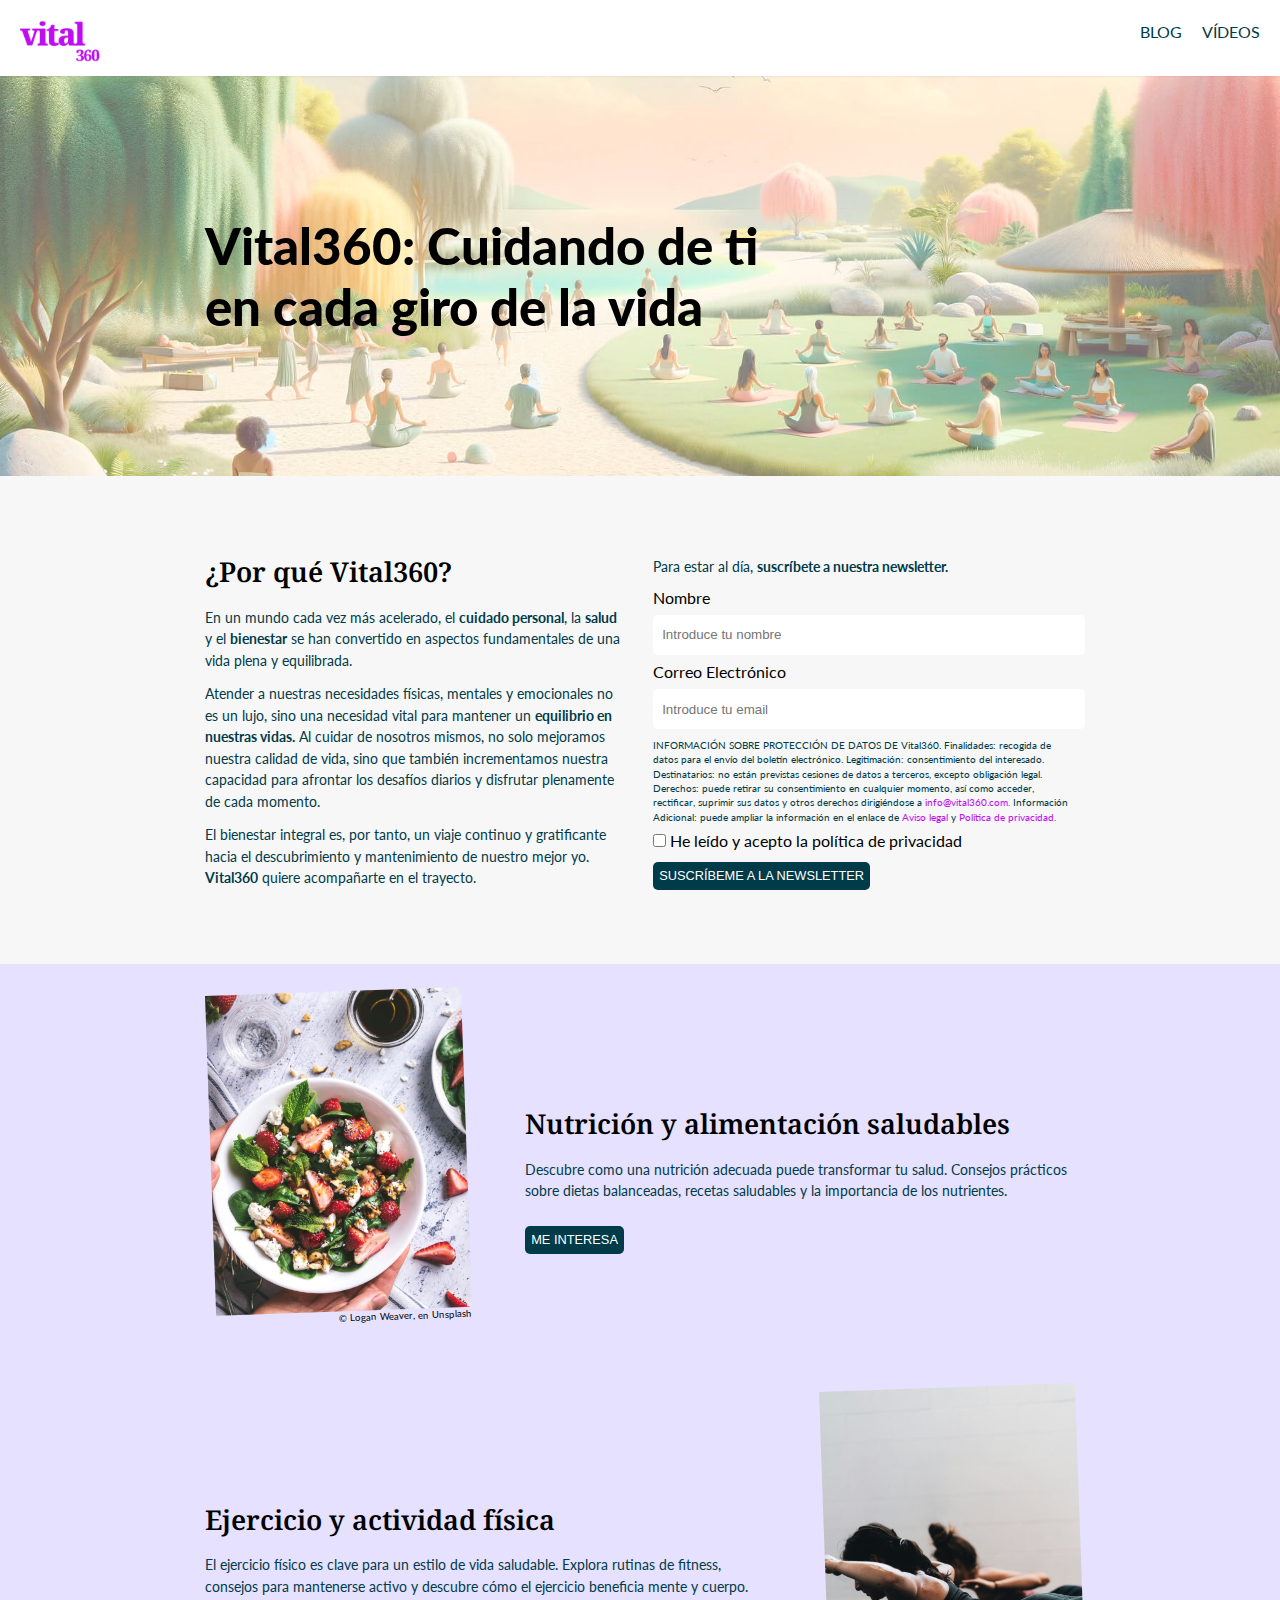
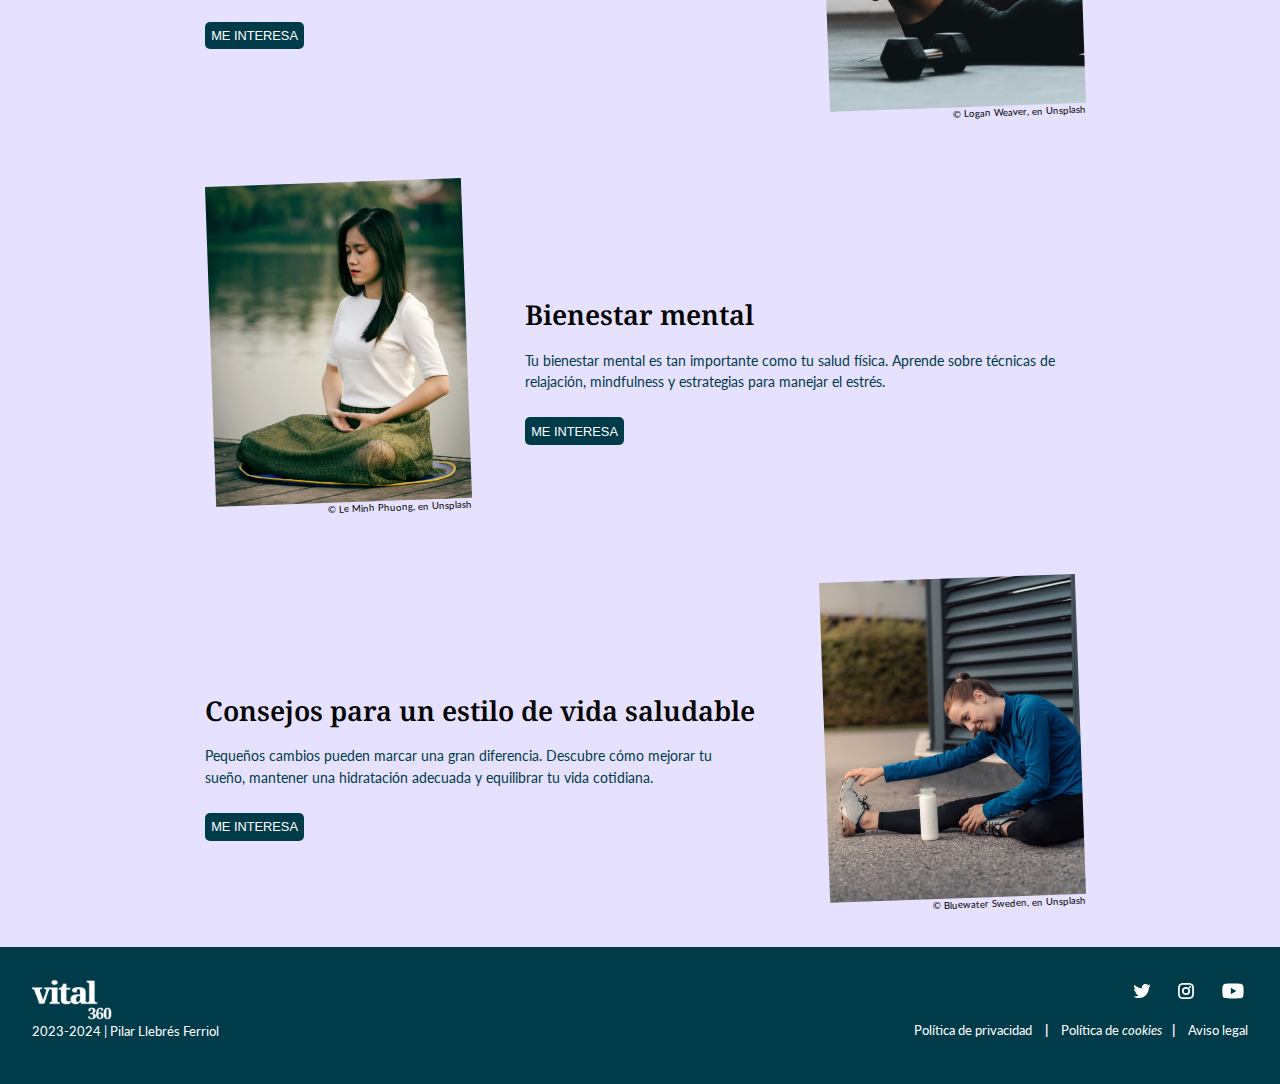
==== commit bc7fd51e: "Add files via upload" ====
--- a/index.html
+++ b/index.html
@@ -53,7 +53,8 @@
                       </tr>
                     </tbody>
                   </table> </form>
- <p class="pdatos">INFORMACIÓN SOBRE PROTECCIÓN DE DATOS DE Vital360. Finalidades: recogida de datos para el envío del boletín electrónico. Legitimación: consentimiento del interesado. Destinatarios: no están previstas cesiones de datos a terceros, excepto obligación legal. Derechos: puede retirar su consentimiento en cualquier momento, así como acceder, rectificar, suprimir sus datos y otros derechos dirigiéndose a info@vital360.com. Información Adicional: puede ampliar la información en el enlace de Aviso legal y Política de privacidad.</p>
+                  <p class="letra">INFORMACIÓN SOBRE PROTECCIÓN DE DATOS DE Vital360. Finalidades: recogida de datos para el envío del boletín electrónico. Legitimación: consentimiento del interesado. Destinatarios: no están previstas cesiones de datos a terceros, excepto obligación legal. Derechos: puede retirar su consentimiento en cualquier momento, así como acceder, rectificar, suprimir sus datos y otros derechos dirigiéndose a <a href="mailto:info@vital360.com?subject=Consulta"> info@vital360.com.</a>
+                    Información Adicional: puede ampliar la información en el enlace de <a href="#">Aviso legal</a> y <a href="#">Política de privacidad.</a></p>
  <label for="acepto">
     <input type="checkbox" id="acepto" name="acepto">
     He leído y acepto la política de privacidad
--- a/css/style.css
+++ b/css/style.css
@@ -123,8 +123,12 @@
     font-size: 0.9em;
 }
 
-p.pdatos {
+p.letra {
   font-size: 0.6em;
+}
+
+.letra a {
+  color: rgb(191, 12, 240);
 }
 
 /* Estilos para el encabezado */
@@ -323,6 +327,10 @@
   .logo-footer img {
     width: 5rem;
   }
+
+  .col2 {
+    margin-top: 1rem;
+  }
   
 /* blog */ 
 
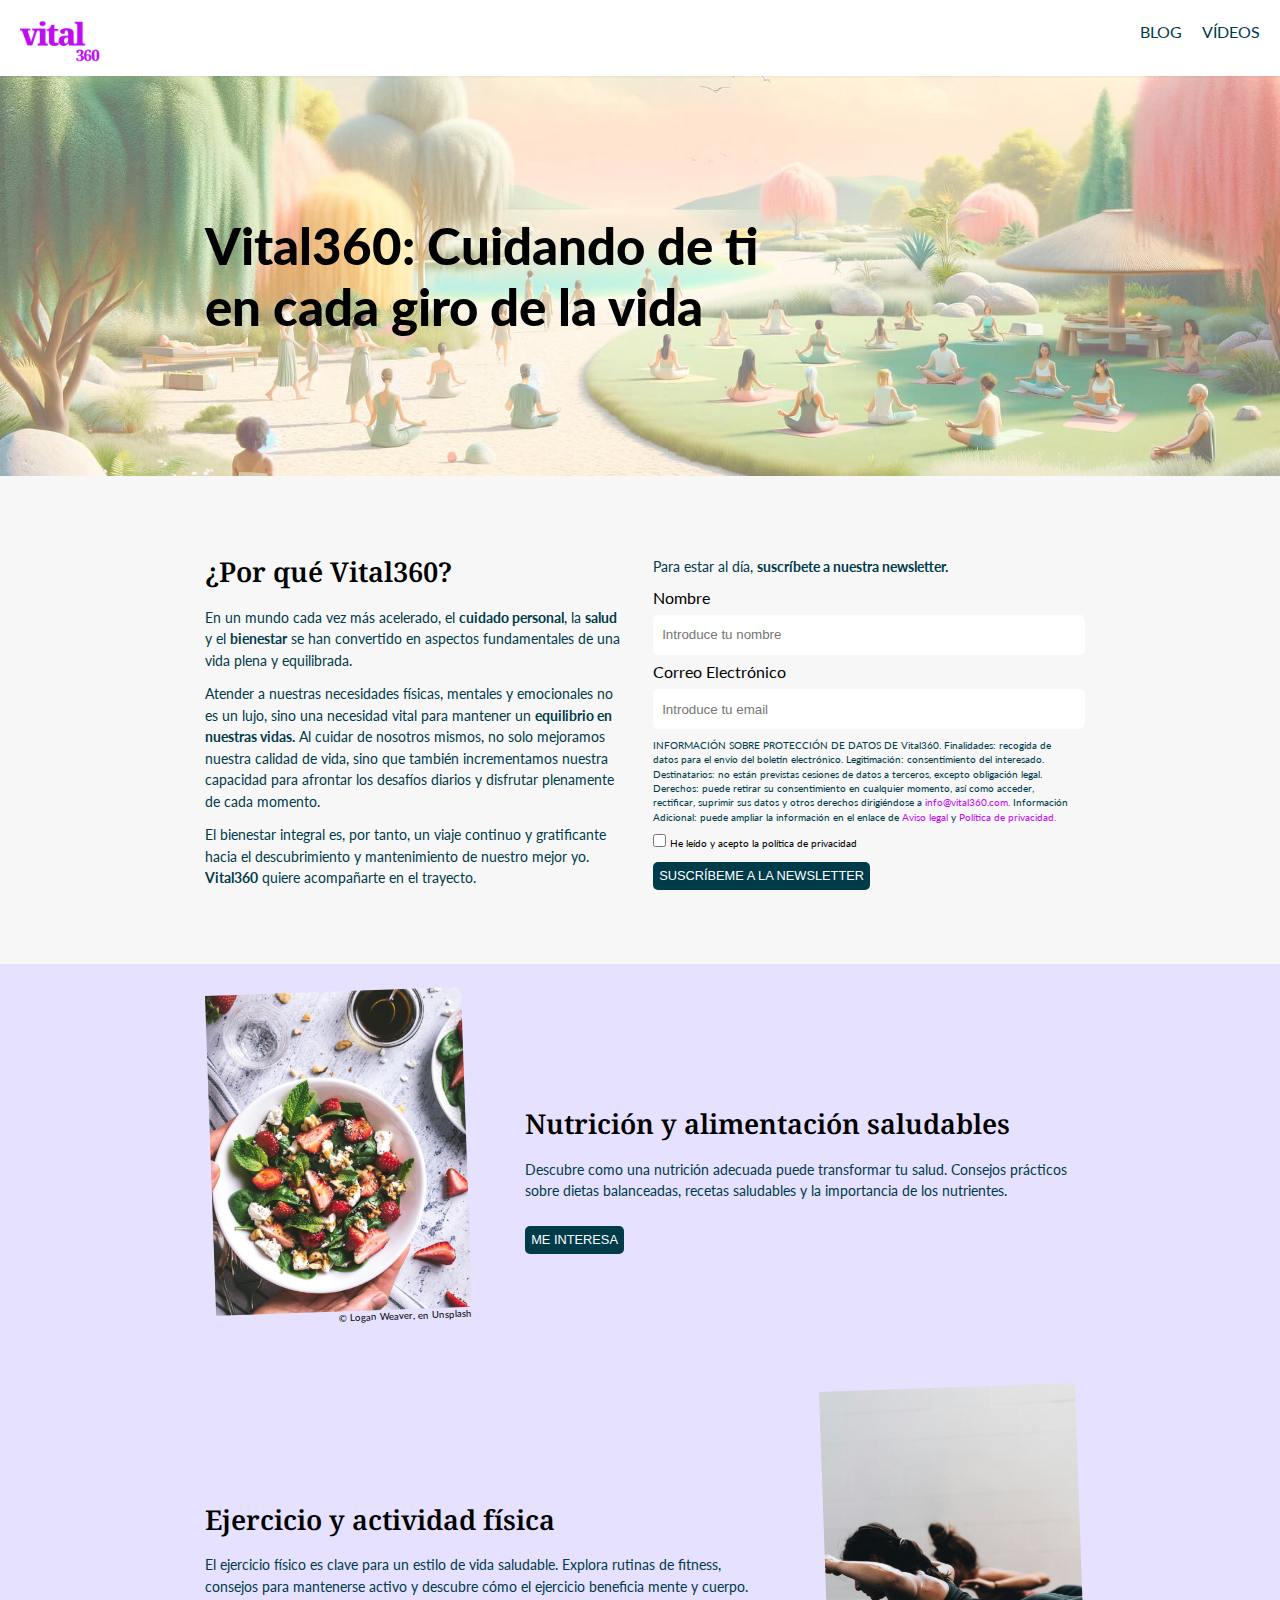
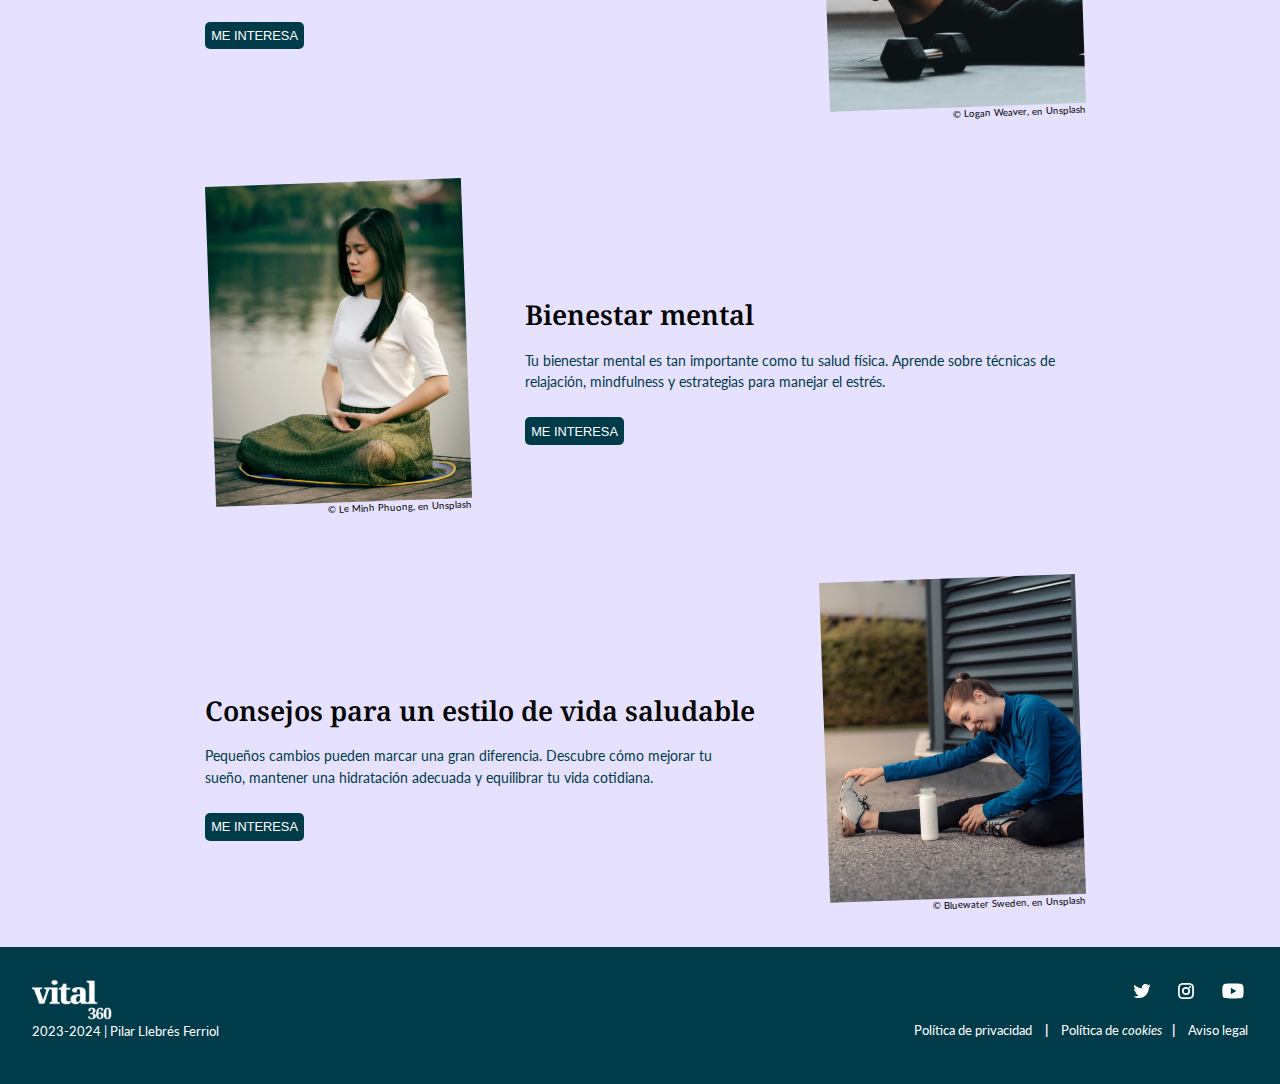
==== commit f071e23e: "Add files via upload" ====
--- a/index.html
+++ b/index.html
@@ -57,7 +57,7 @@
                     Información Adicional: puede ampliar la información en el enlace de <a href="#">Aviso legal</a> y <a href="#">Política de privacidad.</a></p>
  <label for="acepto">
     <input type="checkbox" id="acepto" name="acepto">
-    He leído y acepto la política de privacidad
+   <span>He leído y acepto la política de privacidad</span> 
   </label>
 
   <input type="submit" value="SUSCRÍBEME A LA NEWSLETTER">
--- a/css/style.css
+++ b/css/style.css
@@ -92,7 +92,7 @@
     margin-bottom: 0.7em;
     margin-top: 0.7em;
     border-style: solid;
-    color: var(--light-contrast-color);
+    color: var(--text-grey-color);
 
 }
 input[type="submit"], button {
@@ -123,10 +123,14 @@
     font-size: 0.9em;
 }
 
-p.letra {
+p.letra, .col2 label span{
   font-size: 0.6em;
 }
-
+label {
+  display: inline-block;
+  white-space: nowrap;
+  width: 100%;
+}
 .letra a {
   color: rgb(191, 12, 240);
 }
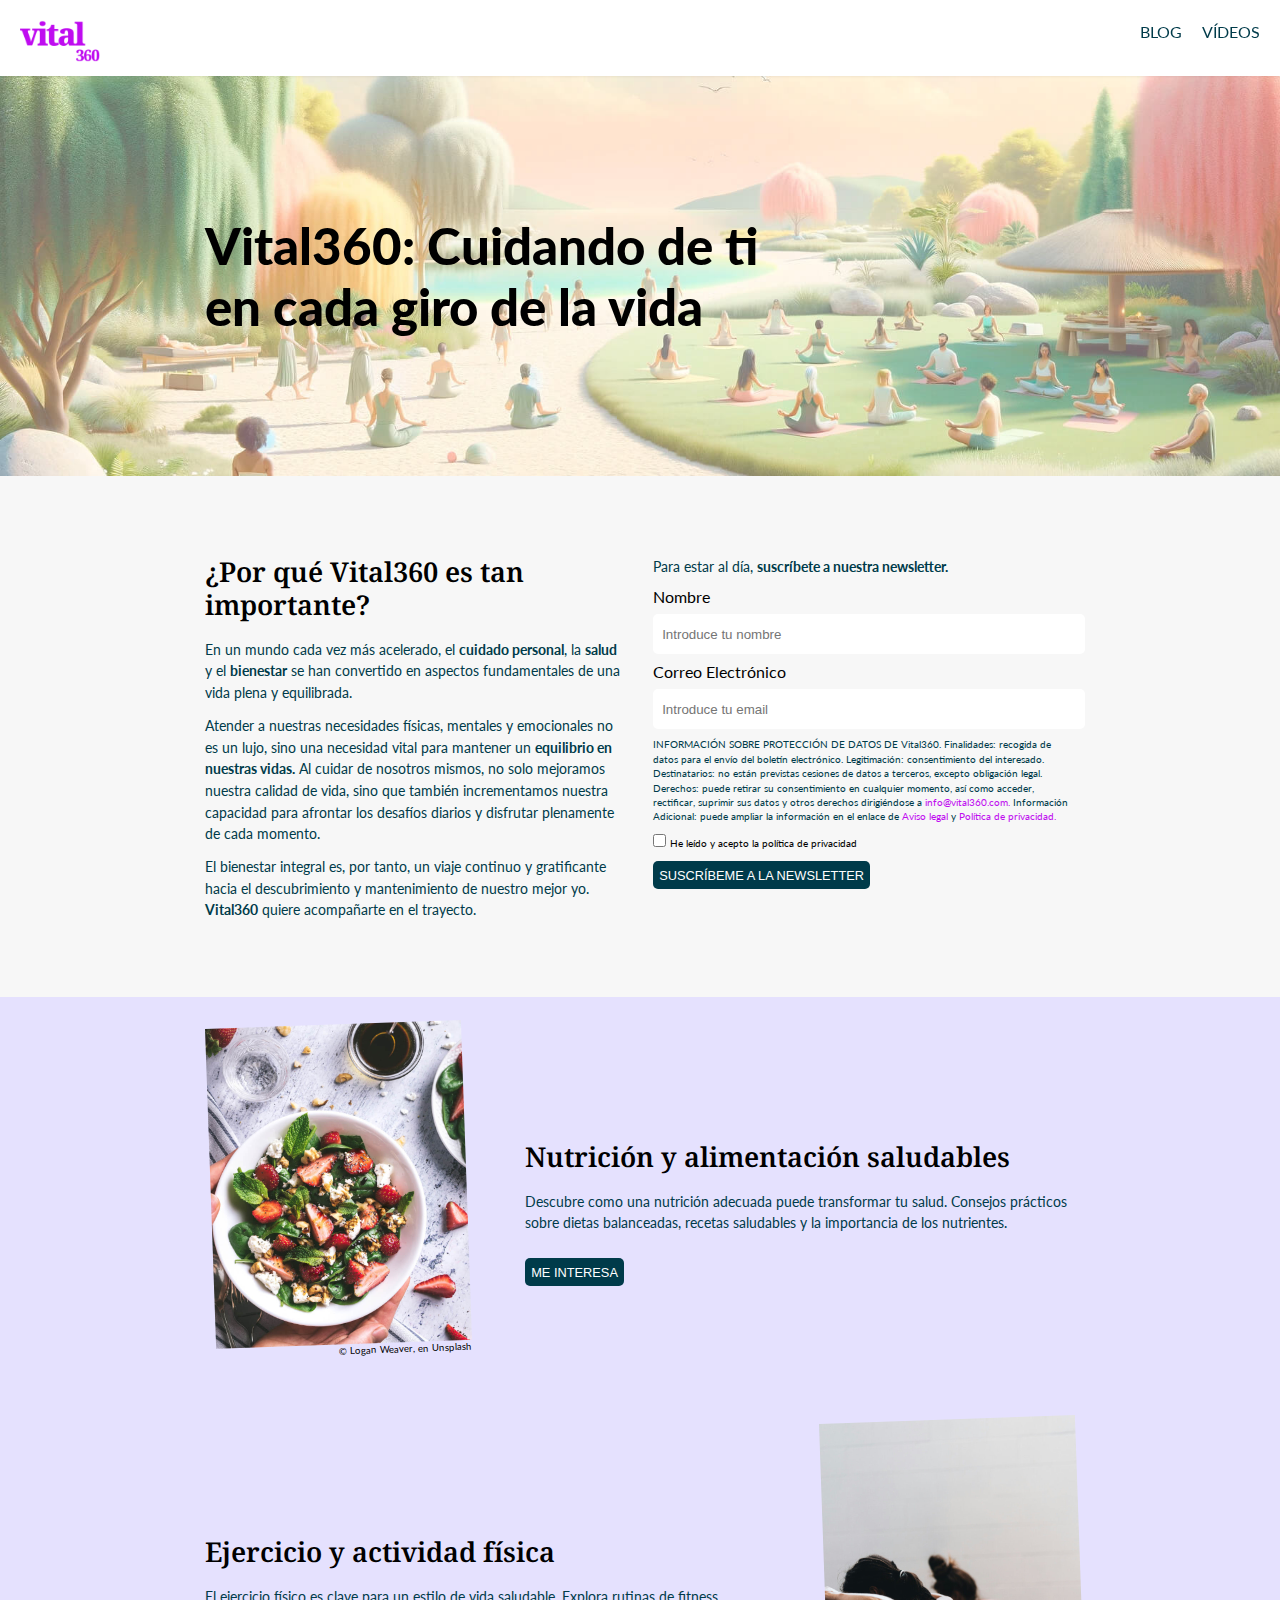
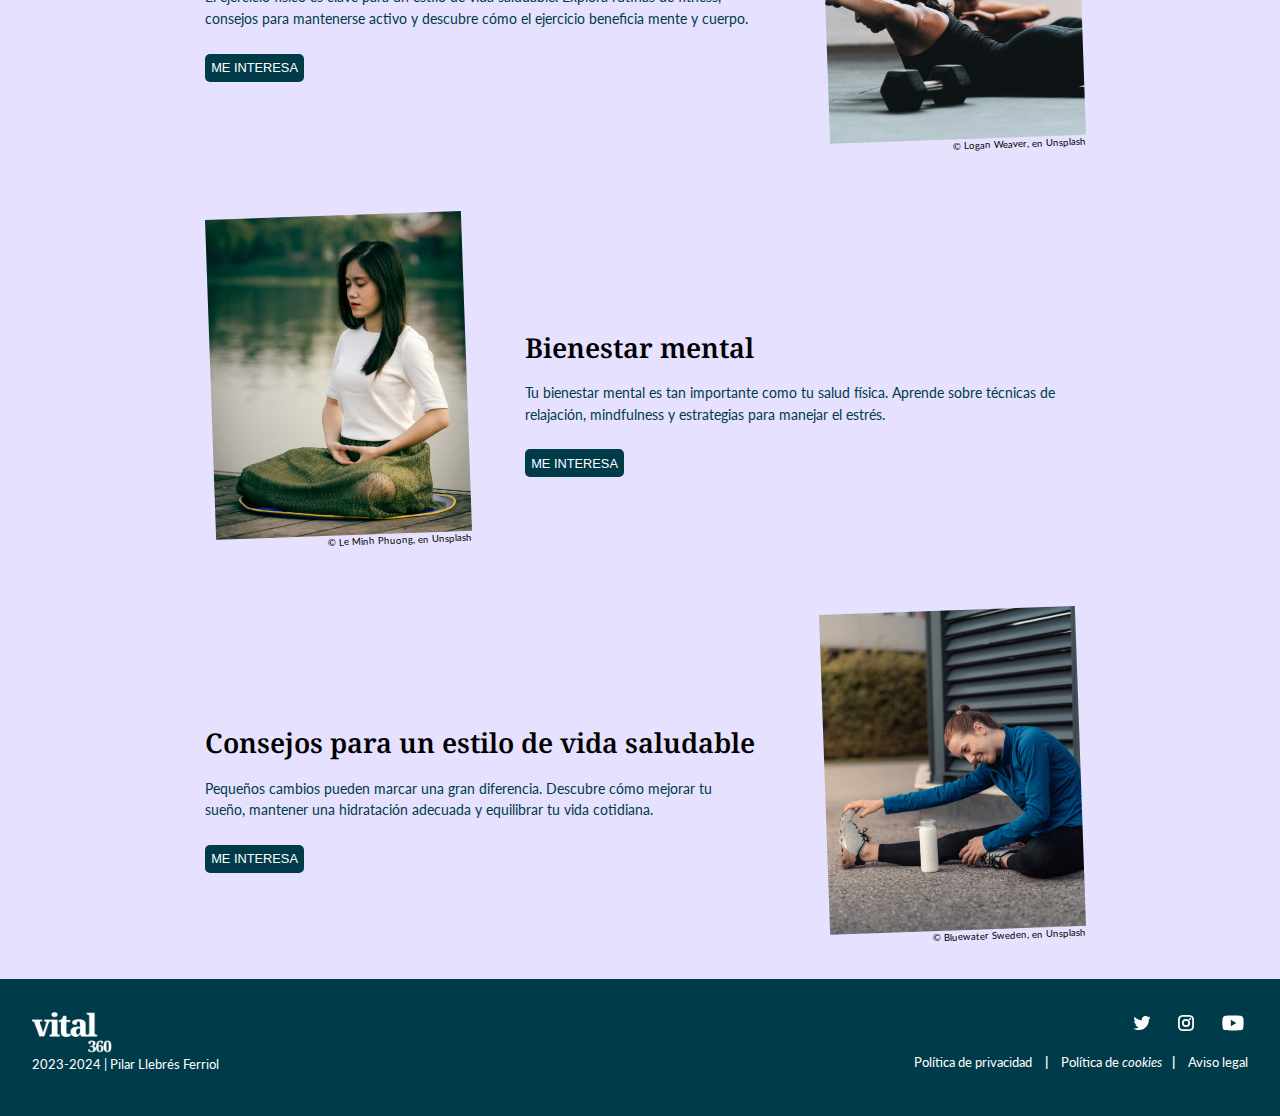
==== commit 082eddf0: "Update index.html" ====
--- a/index.html
+++ b/index.html
@@ -35,7 +35,7 @@
    </div>
     <div class="row1">
     <div class="col1">
-   <h2> ¿Por qué Vital360?</h2>
+   <h2> ¿Por qué Vital360 es tan importante? </h2>
    <p>En un mundo cada vez más acelerado, el <strong>cuidado personal</strong>, la <strong>salud</strong> y el <strong>bienestar</strong> se han convertido en aspectos fundamentales de una vida plena y equilibrada.</p>
     <p> Atender a nuestras necesidades físicas, mentales y emocionales no es un lujo, sino una necesidad vital para mantener un <strong>equilibrio en nuestras vidas.</strong> Al cuidar de nosotros mismos, no solo mejoramos nuestra calidad de vida, sino que también incrementamos nuestra capacidad para afrontar los desafíos diarios y disfrutar plenamente de cada momento.</p>
 <p>El bienestar integral es, por tanto, un viaje continuo y gratificante hacia el descubrimiento y mantenimiento de nuestro mejor yo. <strong>Vital360</strong> quiere acompañarte en el trayecto.</p></div>
@@ -135,4 +135,4 @@
 </div>
 </footer>
 </body>
-</html>+</html>
--- a/css/style.css
+++ b/css/style.css
@@ -143,8 +143,10 @@
     align-items: center;
     box-shadow: 1px 0px 3px rgba(0, 0, 0, 0.1);
     background-color: #fff; 
-    position: relative; /* Asegúrate de que la posición sea relativa o absoluta */
+    position: fixed;
     padding-bottom: 0.8rem;
+    z-index:100;
+    width:100%;
   
   }
 
@@ -159,7 +161,9 @@
   nav {
    padding-right: 20px;
   }
-  
+  nav a:hover {
+    color: rgb(191, 12, 240);
+  }
 
   ul {
     list-style: none;
@@ -196,7 +200,14 @@
     align-items: center; /* Centrar verticalmente */
     /* Otras propiedades de estilo para el hero */
 
-}
+    margin-top: 76px;
+
+}
+
+.blog-article h2 {
+  margin-top: 94px;
+}
+
 .hero-text {
     padding-left: 16%;
     width: 37rem;
@@ -514,7 +525,8 @@
     color: #999;
 }
 .entrada {
-    padding: 1rem 16vw;
+  padding: 1rem 16vw;
+  margin-top: 80px;
 }
 
 .colum2 {
@@ -837,9 +849,11 @@
       .copy {
         padding: 1rem;
     }
+ 
     .entrada {
-      padding: 0rem 2vw;
-  }
+      padding: 1rem 16vw;
+    }
+
   .copy figure.image-container {
     max-height: 24rem;
   }
